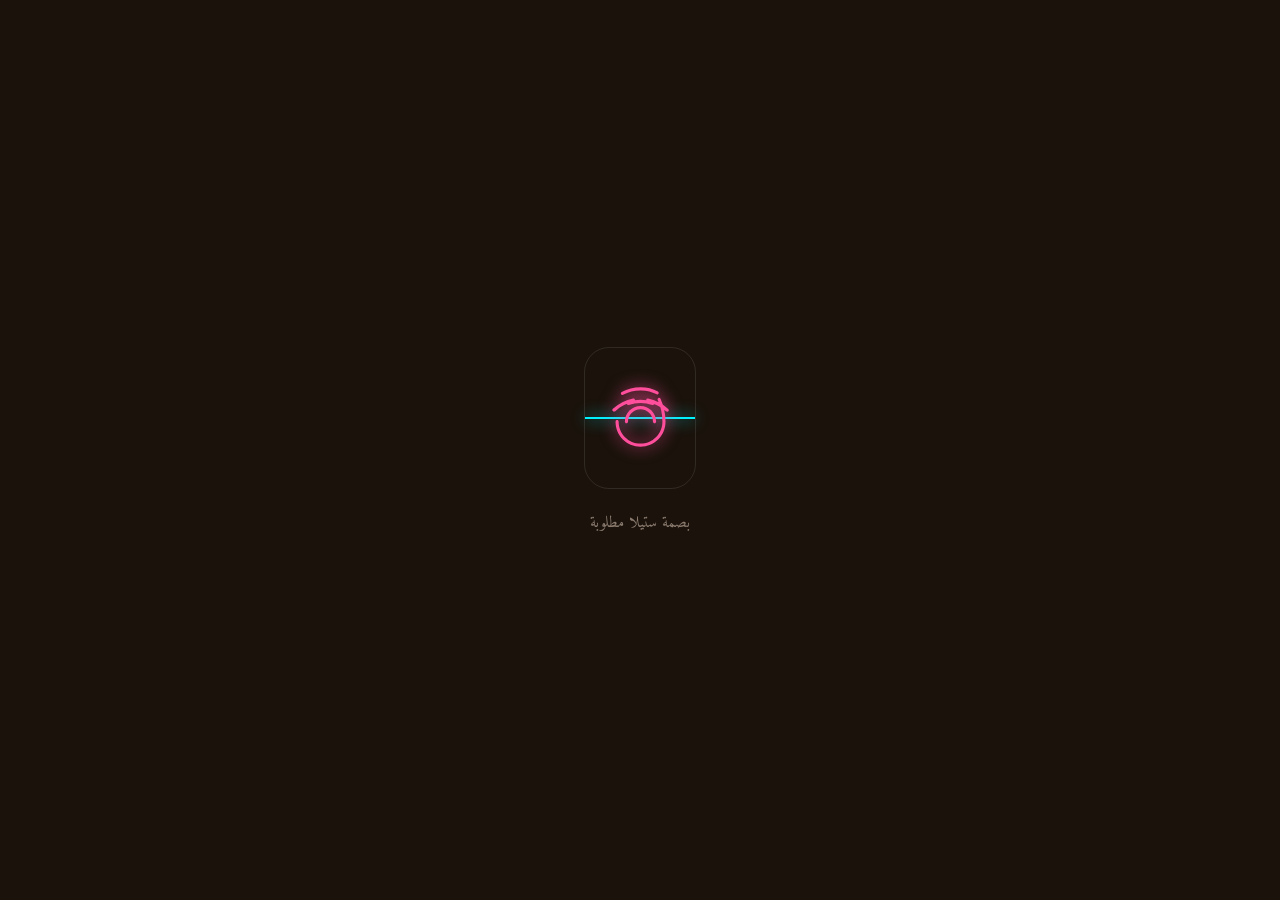
==== index.html @ 49aa94ce "Update index.html" ====
<!DOCTYPE html>
<html lang="ar" dir="rtl">
<head>
    <meta charset="UTF-8">
    <meta name="viewport" content="width=device-width, initial-scale=1.0">
    <title>إلى ستيلا ❤️</title>
    <link href="https://fonts.googleapis.com/css2?family=Amiri:wght@400;700&display=swap" rel="stylesheet">
    <style>
        body {
    margin: 0;
    padding: 0;
    min-height: 100dvh; /* بدل height: 100vh */
    display: flex;
    justify-content: center;
    align-items: center;
    background: linear-gradient(rgba(0,0,0,0.5), rgba(0,0,0,0.5)), url('image.jpg') no-repeat center center; /* حذف fixed */
    background-size: cover;
    background-color: #000;
    overflow: hidden;
    color: white;
    font-family: 'Amiri', serif;
}
        
        #heartsLayer { position: absolute; width: 100%; height: 100%; overflow: hidden; z-index: 1; }
        .bg-heart { position: absolute; bottom: -10%; color: rgba(255, 255, 255, 0.2); pointer-events: none; animation: floatUp var(--duration) linear infinite; }
        @keyframes floatUp { 0% { transform: translateY(0) rotate(0deg); opacity: 0; } 20% { opacity: 0.6; } 100% { transform: translateY(-120vh) rotate(360deg); opacity: 0; } }
        
        #welcomeScreen { position: fixed; inset: 0; background: #1a120b; z-index: 9999; display: flex; flex-direction: column; justify-content: center; align-items: center; transition: opacity 1s ease; }
        #fingerprintContainer { position: relative; width: 110px; height: 140px; cursor: pointer; border: 1px solid rgba(255, 255, 255, 0.1); border-radius: 25px; display: flex; justify-content: center; align-items: center; }
        #fp-svg { width: 75px; fill: #ff4e9b; filter: drop-shadow(0 0 8px #ff4e9b); }
        .scanner-line { position: absolute; width: 100%; height: 2px; background: #00f2ff; box-shadow: 0 0 15px #00f2ff; animation: scan 2s linear infinite; }
        @keyframes scan { 0%, 100% { top: 15%; } 50% { top: 85%; } }

        .overlay { position: absolute; z-index: 10; width: 320px; min-height: 250px; padding: 30px; box-sizing: border-box; border-radius: 35px; display: none; flex-direction: column; justify-content: center; align-items: center; transition: opacity 0.8s ease; }
        .glass-box { background: rgba(255, 255, 255, 0.05); backdrop-filter: blur(15px); -webkit-backdrop-filter: blur(15px); border: 1px solid rgba(255, 255, 255, 0.1); }
        
        .poem { font-size: 29px; text-align: center; line-height: 1.7; font-weight: bold; width: 100%; }
        
        #questionArea { text-align: center; z-index: 20; display: none; opacity: 0; transition: opacity 0.8s ease; }
        #questionArea h2 { font-size: 34px; margin-bottom: 30px; }
        
        #finalMessage { font-size: 21px; line-height: 1.8; white-space: pre-line; text-align: center; display: none; width: 100%; }
        
        .btn-container { display: flex; justify-content: center; gap: 20px; }
        button { padding: 12px 35px; font-size: 19px; border-radius: 50px; cursor: pointer; border: none; font-family: 'Amiri'; font-weight: bold; transition: transform 0.2s; }
        #yesBtn { background: white; color: black; }
        
        /* تأثير اهتزاز "لالا" */
        #noBtn { background: #ff4e9b; color: white; position: relative; }
        .shake-no { animation: shake 0.4s ease-in-out; }

        @keyframes shake {
            0%, 100% { transform: translateX(0); }
            20%, 60% { transform: translateX(-10px); }
            40%, 80% { transform: translateX(10px); }
        }
    </style>
</head>
<body>
    <div id="heartsLayer"></div>

    <div id="welcomeScreen">
        <div id="fingerprintContainer"><div class="scanner-line"></div><svg id="fp-svg" viewBox="0 0 24 24"><path d="M17.81 4.47c-.08 0-.16-.02-.23-.06C15.66 3.42 14 3 12.01 3c-1.98 0-3.86.47-5.57 1.41-.24.13-.54.04-.67-.2-.13-.24-.04-.55.2-.68C7.82 2.52 9.86 2 12.01 2c2.13 0 3.99.47 5.57 1.39.24.14.32.45.19.69-.1.17-.28.27-.47.27-.14 0-.27-.04-.39-.11zM3.51 9.77c-.14 0-.28-.06-.38-.17-.19-.21-.17-.53.04-.72C5.02 7.22 7.27 6.13 9.61 5.61c.27-.06.54.11.6.38.06.27-.11.54-.38.6-2.09.46-4.1 1.44-5.81 2.98-.14.12-.31.18-.51.18zm17.02 0c-.2 0-.37-.06-.51-.18-1.71-1.54-3.72-2.52-5.81-2.98-.27-.06-.44-.33-.38-.6.06-.27.33-.44.6-.38 2.34.52 4.59 1.61 6.44 3.29.21.19.23.51.04.72-.1.11-.24.17-.38.17zM12.01 7c-1.28 0-2.55.22-3.77.67-.25.09-.53-.04-.62-.29-.09-.25.04-.53.29-.62 1.37-.51 2.82-.76 4.1-.76 1.28 0 2.73.25 4.1.76.25.09.38.37.29.62-.09.25-.37.38-.62.29-1.22-.45-2.49-.67-3.77-.67zm0 14c-4.41 0-8-3.59-8-8 0-.28.22-.5.5-.5s.5.22.5.5c0 3.86 3.14 7 7 7s7-3.14 7-7c0-2.5-.54-4.82-1.51-6.91-.12-.25-.01-.55.24-.67.25-.12.55-.01.67.24C19.45 8.04 20.01 10.45 20.01 13c0 4.41-3.59 8-8 8zm-5.01-8c0-2.76 2.24-5 5-5s5 2.24 5 5c0 .28-.22.5-.5.5s-.5-.22-.5-.5c0-2.21-1.79-4-4-4s-4 1.79-4 4c0 .28-.22.5-.5.5s-.5-.22-.5-.5z"/></svg></div>
        <p id="status-text" style="margin-top:20px; color: #8a7a6e;">بصمة ستيلا مطلوبة</p>
    </div>

    <audio id="mySong" loop><source src="https://files.catbox.moe/n5ghkh.mp3" type="audio/mpeg"></audio>

    <div class="overlay glass-box" id="poemOverlay">
        <div class="poem">وَلَعَلّنَا مَن بَعدِ بُعدٍ نَلتَقِي<br>وَيَطيَبُ قَلبي عِندَمَا أَلْقَاكِ<br>فَمَا رأَيتُ أَعَزّمَنكِ فيِ قَلبي<br>وَمَا رَغبتُ فيِ أَحَدٍ سِواَكِ</div>
    </div>

    <div id="questionArea">
        <h2>ستيلا تحبيني؟</h2>
        <div class="btn-container"><button id="yesBtn">أكييييد</button><button id="noBtn">لا</button></div>
    </div>

    <div class="overlay glass-box" id="finalOverlay">
        <div id="finalMessage"></div>
    </div>

<script>
    function createHeart() {
        const h = document.createElement('div'); h.className = 'bg-heart'; h.innerHTML = '❤'; h.style.left = Math.random() * 100 + 'vw';
        const dur = Math.random() * 5 + 7; h.style.setProperty('--duration', dur + 's');
        document.getElementById('heartsLayer').appendChild(h); setTimeout(() => h.remove(), dur * 1000);
    }
    setInterval(createHeart, 400);

    const fp = document.getElementById('fingerprintContainer');
    fp.onclick = function() {
        document.getElementById('fp-svg').style.fill = "#4eff9b";
        document.getElementById('status-text').innerText = "أهلاً ستيلا...";
        setTimeout(() => {
            document.getElementById('mySong').play();
            document.getElementById('welcomeScreen').style.opacity = '0';
            setTimeout(() => {
                document.getElementById('welcomeScreen').style.display = 'none';
                const pOverlay = document.getElementById('poemOverlay');
                pOverlay.style.display = 'flex';
                setTimeout(()=> pOverlay.style.opacity='1', 50);
                setTimeout(() => {
                    pOverlay.style.opacity = '0';
                    setTimeout(() => {
                        pOverlay.style.display = 'none';
                        const qArea = document.getElementById('questionArea');
                        qArea.style.display = 'block';
                        setTimeout(()=> qArea.style.opacity='1', 50);
                    }, 800);
                }, 13000);
            }, 1000);
        }, 1500);
    };

    document.getElementById('yesBtn').onclick = function() {
        const qArea = document.getElementById('questionArea');
        qArea.style.opacity = '0';
        setTimeout(() => {
            qArea.style.display = 'none';
            const fOverlay = document.getElementById('finalOverlay');
            fOverlay.style.display = 'flex';
            setTimeout(()=> fOverlay.style.opacity='1', 50);
            const text = "وأنا أحبك أكثر يا غبيه.. أحبكككك\n\nيمكن ما أعرف أعبر بالكلام دايم، بس حبيت أصمم لكِ هالمكان الصغير عشان أقولك إنك أغلى شي صار لي..\n\nشكراً لأنك ستيلا ✨";
            let i = 0; const target = document.getElementById('finalMessage');
            target.style.display = 'block';
            function typing() {
                if (i < text.length) {
                    target.innerHTML += text.charAt(i) === '\n' ? '<br>' : text.charAt(i);
                    i++; setTimeout(typing, 60);
                }
            }
            typing();
        }, 800);
    };

    // تعديل حركة زر "لا" ليكون اهتزاز "لالا"
    const noBtn = document.getElementById('noBtn');
    noBtn.onmouseover = function() {
        noBtn.classList.add('shake-no');
        // إزالة الكلاس بعد انتهاء الانيميشن عشان يقدر يعيده
        setTimeout(() => noBtn.classList.remove('shake-no'), 400);
    };
    // برضه لو حاولت تضغطه يهتز وما يسوي شي
    noBtn.onclick = function() {
        noBtn.classList.add('shake-no');
        setTimeout(() => noBtn.classList.remove('shake-no'), 400);
    };
</script>
</body>
</html>
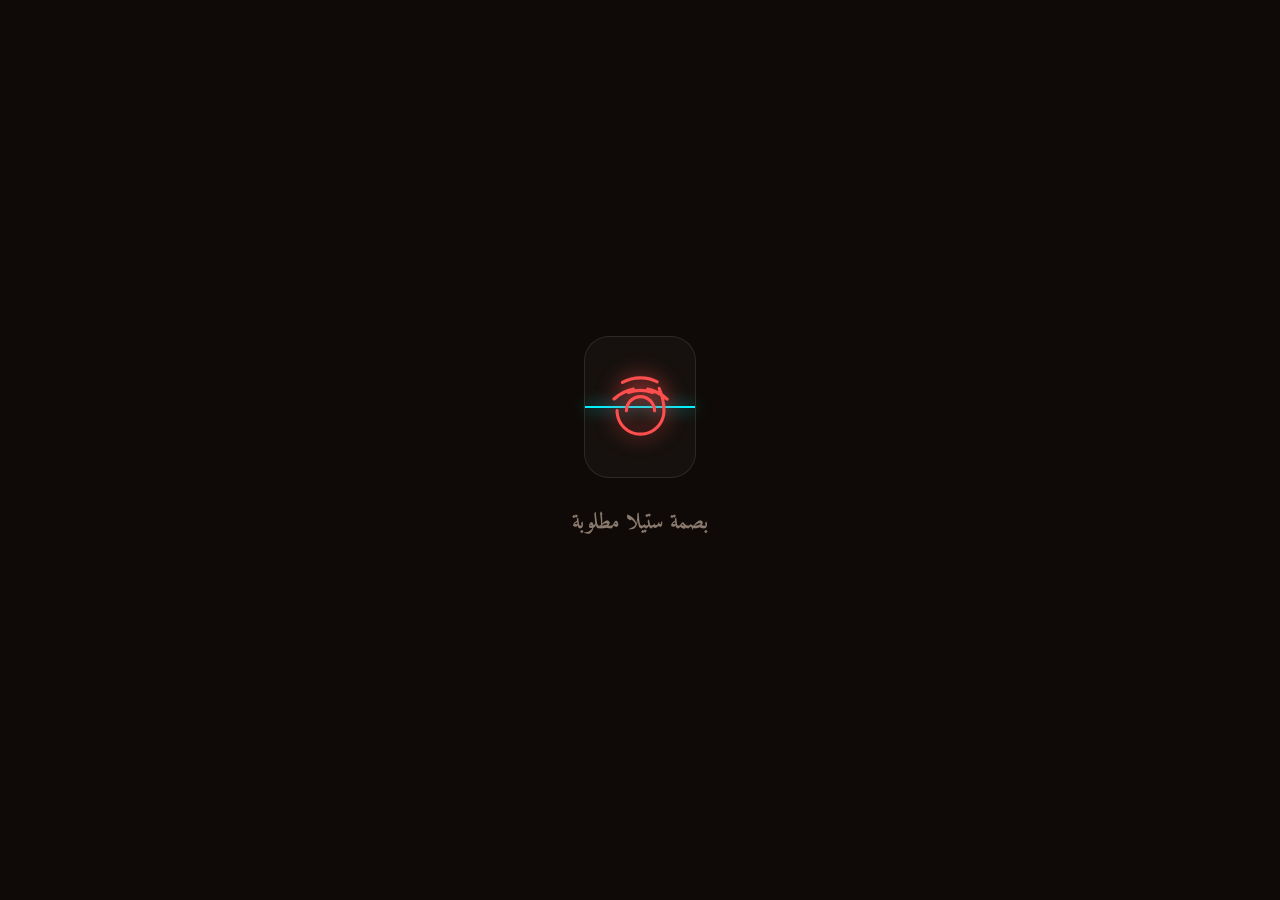
==== commit 01ba0db5: "Update index.html" ====
--- a/index.html
+++ b/index.html
@@ -2,149 +2,170 @@
 <html lang="ar" dir="rtl">
 <head>
     <meta charset="UTF-8">
-    <meta name="viewport" content="width=device-width, initial-scale=1.0">
+    <meta name="viewport" content="width=device-width, initial-scale=1.0, maximum-scale=1.0, user-scalable=no">
     <title>إلى ستيلا ❤️</title>
     <link href="https://fonts.googleapis.com/css2?family=Amiri:wght@400;700&display=swap" rel="stylesheet">
     <style>
-        body {
-    margin: 0;
-    padding: 0;
-    min-height: 100dvh; /* بدل height: 100vh */
-    display: flex;
-    justify-content: center;
-    align-items: center;
-    background: linear-gradient(rgba(0,0,0,0.5), rgba(0,0,0,0.5)), url('image.jpg') no-repeat center center; /* حذف fixed */
-    background-size: cover;
-    background-color: #000;
-    overflow: hidden;
-    color: white;
-    font-family: 'Amiri', serif;
-}
+        body { margin: 0; padding: 0; height: 100vh; display: flex; justify-content: center; align-items: center; background: linear-gradient(rgba(0,0,0,0.6), rgba(0,0,0,0.6)), url('image.jpg') no-repeat center center fixed; background-size: cover; background-color: #000; overflow: hidden; color: white; font-family: 'Amiri', serif; }
+        #heartsLayer { position: absolute; width: 100%; height: 100%; overflow: hidden; z-index: 1; pointer-events: none; }
+        .bg-heart { position: absolute; bottom: -10%; color: rgba(255, 255, 255, 0.25); pointer-events: none; animation: floatUp var(--duration) linear infinite; }
+        @keyframes floatUp { 0% { transform: translateY(0) rotate(0deg); opacity: 0; } 20% { opacity: 0.7; } 100% { transform: translateY(-120vh) rotate(360deg); opacity: 0; } }
         
-        #heartsLayer { position: absolute; width: 100%; height: 100%; overflow: hidden; z-index: 1; }
-        .bg-heart { position: absolute; bottom: -10%; color: rgba(255, 255, 255, 0.2); pointer-events: none; animation: floatUp var(--duration) linear infinite; }
-        @keyframes floatUp { 0% { transform: translateY(0) rotate(0deg); opacity: 0; } 20% { opacity: 0.6; } 100% { transform: translateY(-120vh) rotate(360deg); opacity: 0; } }
+        #welcomeScreen { position: fixed; inset: 0; background: #0f0a07; z-index: 9999; display: flex; flex-direction: column; justify-content: center; align-items: center; transition: opacity 1s ease; }
+        #status-text { margin-top: 25px; font-size: 22px; color: #8a7a6e; font-weight: bold; }
+
+        #fingerprintContainer { position: relative; width: 110px; height: 140px; cursor: pointer; border: 1px solid rgba(255, 255, 255, 0.1); border-radius: 25px; display: flex; justify-content: center; align-items: center; background: rgba(255,255,255,0.03); }
         
-        #welcomeScreen { position: fixed; inset: 0; background: #1a120b; z-index: 9999; display: flex; flex-direction: column; justify-content: center; align-items: center; transition: opacity 1s ease; }
-        #fingerprintContainer { position: relative; width: 110px; height: 140px; cursor: pointer; border: 1px solid rgba(255, 255, 255, 0.1); border-radius: 25px; display: flex; justify-content: center; align-items: center; }
-        #fp-svg { width: 75px; fill: #ff4e9b; filter: drop-shadow(0 0 8px #ff4e9b); }
+        /* البصمة باللون الأحمر في البداية */
+        #fp-svg { width: 75px; fill: #ff4e4e; filter: drop-shadow(0 0 10px #ff4e4e); transition: all 0.6s ease; }
+        
         .scanner-line { position: absolute; width: 100%; height: 2px; background: #00f2ff; box-shadow: 0 0 15px #00f2ff; animation: scan 2s linear infinite; }
         @keyframes scan { 0%, 100% { top: 15%; } 50% { top: 85%; } }
-
-        .overlay { position: absolute; z-index: 10; width: 320px; min-height: 250px; padding: 30px; box-sizing: border-box; border-radius: 35px; display: none; flex-direction: column; justify-content: center; align-items: center; transition: opacity 0.8s ease; }
-        .glass-box { background: rgba(255, 255, 255, 0.05); backdrop-filter: blur(15px); -webkit-backdrop-filter: blur(15px); border: 1px solid rgba(255, 255, 255, 0.1); }
         
-        .poem { font-size: 29px; text-align: center; line-height: 1.7; font-weight: bold; width: 100%; }
+        .overlay { position: absolute; z-index: 10; width: 90%; max-width: 360px; min-height: 220px; padding: 25px; border-radius: 35px; display: none; flex-direction: column; justify-content: center; align-items: center; transition: opacity 1s ease; box-sizing: border-box; }
+        .glass-box { background: rgba(255, 255, 255, 0.08); backdrop-filter: blur(20px); -webkit-backdrop-filter: blur(20px); border: 1px solid rgba(255, 255, 255, 0.1); }
+        .poem { font-size: 26px; text-align: center; line-height: 1.8; font-weight: bold; }
         
-        #questionArea { text-align: center; z-index: 20; display: none; opacity: 0; transition: opacity 0.8s ease; }
-        #questionArea h2 { font-size: 34px; margin-bottom: 30px; }
+        #questionArea { text-align: center; z-index: 20; display: none; opacity: 0; transition: opacity 0.8s ease; width: 100%; }
+        .btn-container { display: flex; justify-content: center; gap: 20px; margin-top: 20px; }
+        button { padding: 12px 35px; font-size: 19px; border-radius: 50px; cursor: pointer; border: none; font-family: 'Amiri'; font-weight: bold; }
+        #yesBtn { background: white; color: black; }
+        #noBtn { background: #ff4e9b; color: white; transition: 0.3s; }
         
-        #finalMessage { font-size: 21px; line-height: 1.8; white-space: pre-line; text-align: center; display: none; width: 100%; }
-        
-        .btn-container { display: flex; justify-content: center; gap: 20px; }
-        button { padding: 12px 35px; font-size: 19px; border-radius: 50px; cursor: pointer; border: none; font-family: 'Amiri'; font-weight: bold; transition: transform 0.2s; }
-        #yesBtn { background: white; color: black; }
-        
-        /* تأثير اهتزاز "لالا" */
-        #noBtn { background: #ff4e9b; color: white; position: relative; }
-        .shake-no { animation: shake 0.4s ease-in-out; }
-
-        @keyframes shake {
-            0%, 100% { transform: translateX(0); }
-            20%, 60% { transform: translateX(-10px); }
-            40%, 80% { transform: translateX(10px); }
-        }
+        #finalMessage { font-size: 21px; line-height: 1.8; white-space: pre-line; text-align: center; }
+        #messageBox { width: 100%; display: none; margin-top: 20px; animation: fadeInUp 1s ease forwards; text-align: center; }
+        textarea { width: 100%; height: 90px; border-radius: 15px; padding: 12px; border: 1px solid rgba(255,255,255,0.2); background: rgba(255,255,255,0.1); color: white; font-family: 'Amiri'; font-size: 17px; resize: none; margin-bottom: 10px; outline: none; box-sizing: border-box; }
+        #sendBtn { background: #4eff9b; color: #000; width: 100%; padding: 12px; font-size: 18px; border-radius: 15px; cursor: pointer; }
+        #responseMsg { display: none; color: #4eff9b; font-size: 20px; font-weight: bold; margin-top: 15px; }
+        @keyframes fadeInUp { from { opacity: 0; transform: translateY(20px); } to { opacity: 1; transform: translateY(0); } }
     </style>
 </head>
 <body>
     <div id="heartsLayer"></div>
-
     <div id="welcomeScreen">
-        <div id="fingerprintContainer"><div class="scanner-line"></div><svg id="fp-svg" viewBox="0 0 24 24"><path d="M17.81 4.47c-.08 0-.16-.02-.23-.06C15.66 3.42 14 3 12.01 3c-1.98 0-3.86.47-5.57 1.41-.24.13-.54.04-.67-.2-.13-.24-.04-.55.2-.68C7.82 2.52 9.86 2 12.01 2c2.13 0 3.99.47 5.57 1.39.24.14.32.45.19.69-.1.17-.28.27-.47.27-.14 0-.27-.04-.39-.11zM3.51 9.77c-.14 0-.28-.06-.38-.17-.19-.21-.17-.53.04-.72C5.02 7.22 7.27 6.13 9.61 5.61c.27-.06.54.11.6.38.06.27-.11.54-.38.6-2.09.46-4.1 1.44-5.81 2.98-.14.12-.31.18-.51.18zm17.02 0c-.2 0-.37-.06-.51-.18-1.71-1.54-3.72-2.52-5.81-2.98-.27-.06-.44-.33-.38-.6.06-.27.33-.44.6-.38 2.34.52 4.59 1.61 6.44 3.29.21.19.23.51.04.72-.1.11-.24.17-.38.17zM12.01 7c-1.28 0-2.55.22-3.77.67-.25.09-.53-.04-.62-.29-.09-.25.04-.53.29-.62 1.37-.51 2.82-.76 4.1-.76 1.28 0 2.73.25 4.1.76.25.09.38.37.29.62-.09.25-.37.38-.62.29-1.22-.45-2.49-.67-3.77-.67zm0 14c-4.41 0-8-3.59-8-8 0-.28.22-.5.5-.5s.5.22.5.5c0 3.86 3.14 7 7 7s7-3.14 7-7c0-2.5-.54-4.82-1.51-6.91-.12-.25-.01-.55.24-.67.25-.12.55-.01.67.24C19.45 8.04 20.01 10.45 20.01 13c0 4.41-3.59 8-8 8zm-5.01-8c0-2.76 2.24-5 5-5s5 2.24 5 5c0 .28-.22.5-.5.5s-.5-.22-.5-.5c0-2.21-1.79-4-4-4s-4 1.79-4 4c0 .28-.22.5-.5.5s-.5-.22-.5-.5z"/></svg></div>
-        <p id="status-text" style="margin-top:20px; color: #8a7a6e;">بصمة ستيلا مطلوبة</p>
+        <div id="fingerprintContainer">
+            <div class="scanner-line"></div>
+            <svg id="fp-svg" viewBox="0 0 24 24"><path d="M17.81 4.47c-.08 0-.16-.02-.23-.06C15.66 3.42 14 3 12.01 3c-1.98 0-3.86.47-5.57 1.41-.24.13-.54.04-.67-.2-.13-.24-.04-.55.2-.68C7.82 2.52 9.86 2 12.01 2c2.13 0 3.99.47 5.57 1.39.24.14.32.45.19.69-.1.17-.28.27-.47.27-.14 0-.27-.04-.39-.11zM3.51 9.77c-.14 0-.28-.06-.38-.17-.19-.21-.17-.53.04-.72C5.02 7.22 7.27 6.13 9.61 5.61c.27-.06.54.11.6.38.06.27-.11.54-.38.6-2.09.46-4.1 1.44-5.81 2.98-.14.12-.31.18-.51.18zm17.02 0c-.2 0-.37-.06-.51-.18-1.71-1.54-3.72-2.52-5.81-2.98-.27-.06-.44-.33-.38-.6.06-.27.33-.44.6-.38 2.34.52 4.59 1.61 6.44 3.29.21.19.23.51.04.72-.1.11-.24.17-.38.17zM12.01 7c-1.28 0-2.55.22-3.77.67-.25.09-.53-.04-.62-.29-.09-.25.04-.53.29-.62 1.37-.51 2.82-.76 4.1-.76 1.28 0 2.73.25 4.1.76.25.09.38.37.29.62-.09.25-.37.38-.62.29-1.22-.45-2.49-.67-3.77-.67zm0 14c-4.41 0-8-3.59-8-8 0-.28.22-.5.5-.5s.5.22.5.5c0 3.86 3.14 7 7 7s7-3.14 7-7c0-2.5-.54-4.82-1.51-6.91-.12-.25-.01-.55.24-.67.25-.12.55-.01.67.24C19.45 8.04 20.01 10.45 20.01 13c0 4.41-3.59 8-8 8zm-5.01-8c0-2.76 2.24-5 5-5s5 2.24 5 5c0 .28-.22.5-.5.5s-.5-.22-.5-.5c0-2.21-1.79-4-4-4s-4 1.79-4 4c0 .28-.22.5-.5.5s-.5-.22-.5-.5z"/></svg>
+        </div>
+        <p id="status-text">بصمة ستيلا مطلوبة</p>
     </div>
 
     <audio id="mySong" loop><source src="https://files.catbox.moe/n5ghkh.mp3" type="audio/mpeg"></audio>
 
-    <div class="overlay glass-box" id="poemOverlay">
-        <div class="poem">وَلَعَلّنَا مَن بَعدِ بُعدٍ نَلتَقِي<br>وَيَطيَبُ قَلبي عِندَمَا أَلْقَاكِ<br>فَمَا رأَيتُ أَعَزّمَنكِ فيِ قَلبي<br>وَمَا رَغبتُ فيِ أَحَدٍ سِواَكِ</div>
+    <div class="overlay glass-box" id="poemOverlay"><div class="poem" id="poemText"></div></div>
+    
+    <div id="questionArea" class="overlay glass-box">
+        <h2 style="color:white; margin-bottom:20px;">ستيلا تحبيني؟</h2>
+        <div class="btn-container">
+            <button id="yesBtn">أكييييد</button>
+            <button id="noBtn">لا</button>
+        </div>
+    </div>
+    
+    <div class="overlay glass-box" id="finalOverlay">
+        <div id="finalMessage"></div>
+        <div id="messageBox">
+            <form action="https://formspree.io/f/xvzbkdld" method="POST" id="stellaForm">
+                <textarea name="message" placeholder="اكتبي لي رسالة..." required></textarea>
+                <button type="submit" id="sendBtn">إرسال ❤️</button>
+            </form>
+            <p id="responseMsg">تم إرسال الرسالة بنجاح ✨</p>
+        </div>
     </div>
 
-    <div id="questionArea">
-        <h2>ستيلا تحبيني؟</h2>
-        <div class="btn-container"><button id="yesBtn">أكييييد</button><button id="noBtn">لا</button></div>
-    </div>
+    <script>
+        const song = document.getElementById('mySong');
 
-    <div class="overlay glass-box" id="finalOverlay">
-        <div id="finalMessage"></div>
-    </div>
+        document.getElementById('fingerprintContainer').onclick = function() {
+            const status = document.getElementById('status-text');
+            const fp = document.getElementById('fp-svg');
+            
+            // 1. أزرق عند "جاري التحقق"
+            status.innerText = "جاري التحقق...";
+            fp.style.fill = "#00f2ff";
+            fp.style.filter = "drop-shadow(0 0 12px #00f2ff)";
+            
+            setTimeout(() => {
+                // 2. أخضر عند "مرحباً ستيلا"
+                status.innerText = "مرحباً ستيلا...";
+                fp.style.fill = "#4eff9b";
+                fp.style.filter = "drop-shadow(0 0 12px #4eff9b)";
+                
+                song.play();
+                setTimeout(() => {
+                    document.getElementById('welcomeScreen').style.opacity = '0';
+                    setTimeout(() => {
+                        document.getElementById('welcomeScreen').style.display = 'none';
+                        const po = document.getElementById('poemOverlay'); po.style.display = 'flex';
+                        setTimeout(() => po.style.opacity = '1', 50);
+                        typeEffect(document.getElementById('poemText'), "وَلَعَلّنَا مَن بَعدِ بُعدٍ نَلتَقِي\nوَيَطيَبُ قَلبي عِندَمَا أَلْقَاكِ\nفَمَا رأَيتُ أَعَزّمَنكِ فيِ قَلبي\nوَمَا رَغبتُ فيِ أَحَدٍ سِواَكِ", 80, () => {
+                            setTimeout(() => {
+                                po.style.opacity = '0';
+                                setTimeout(() => {
+                                    po.style.display = 'none';
+                                    const qa = document.getElementById('questionArea'); qa.style.display = 'flex';
+                                    setTimeout(() => qa.style.opacity = '1', 50);
+                                }, 800);
+                            }, 4000);
+                        });
+                    }, 1000);
+                }, 1500);
+            }, 1500);
+        };
 
-<script>
-    function createHeart() {
-        const h = document.createElement('div'); h.className = 'bg-heart'; h.innerHTML = '❤'; h.style.left = Math.random() * 100 + 'vw';
-        const dur = Math.random() * 5 + 7; h.style.setProperty('--duration', dur + 's');
-        document.getElementById('heartsLayer').appendChild(h); setTimeout(() => h.remove(), dur * 1000);
-    }
-    setInterval(createHeart, 400);
+        const form = document.getElementById('stellaForm');
+        form.onsubmit = async (e) => {
+            e.preventDefault();
+            document.getElementById('sendBtn').innerText = "جاري الإرسال...";
+            const data = new FormData(form);
+            const response = await fetch(form.action, {
+                method: 'POST',
+                body: data,
+                headers: { 'Accept': 'application/json' }
+            });
+            if (response.ok) {
+                form.style.display = 'none';
+                document.getElementById('responseMsg').style.display = 'block';
+            }
+        };
 
-    const fp = document.getElementById('fingerprintContainer');
-    fp.onclick = function() {
-        document.getElementById('fp-svg').style.fill = "#4eff9b";
-        document.getElementById('status-text').innerText = "أهلاً ستيلا...";
-        setTimeout(() => {
-            document.getElementById('mySong').play();
-            document.getElementById('welcomeScreen').style.opacity = '0';
-            setTimeout(() => {
-                document.getElementById('welcomeScreen').style.display = 'none';
-                const pOverlay = document.getElementById('poemOverlay');
-                pOverlay.style.display = 'flex';
-                setTimeout(()=> pOverlay.style.opacity='1', 50);
-                setTimeout(() => {
-                    pOverlay.style.opacity = '0';
-                    setTimeout(() => {
-                        pOverlay.style.display = 'none';
-                        const qArea = document.getElementById('questionArea');
-                        qArea.style.display = 'block';
-                        setTimeout(()=> qArea.style.opacity='1', 50);
-                    }, 800);
-                }, 13000);
-            }, 1000);
-        }, 1500);
-    };
+        setInterval(() => {
+            const h = document.createElement('div'); h.className = 'bg-heart'; h.innerHTML = '❤'; 
+            h.style.left = Math.random() * 100 + 'vw';
+            const size = Math.random() * 30 + 40; h.style.fontSize = size + 'px';
+            const dur = Math.random() * 5 + 7; h.style.setProperty('--duration', dur + 's');
+            document.getElementById('heartsLayer').appendChild(h); setTimeout(() => h.remove(), dur * 1000);
+        }, 300);
 
-    document.getElementById('yesBtn').onclick = function() {
-        const qArea = document.getElementById('questionArea');
-        qArea.style.opacity = '0';
-        setTimeout(() => {
-            qArea.style.display = 'none';
-            const fOverlay = document.getElementById('finalOverlay');
-            fOverlay.style.display = 'flex';
-            setTimeout(()=> fOverlay.style.opacity='1', 50);
-            const text = "وأنا أحبك أكثر يا غبيه.. أحبكككك\n\nيمكن ما أعرف أعبر بالكلام دايم، بس حبيت أصمم لكِ هالمكان الصغير عشان أقولك إنك أغلى شي صار لي..\n\nشكراً لأنك ستيلا ✨";
-            let i = 0; const target = document.getElementById('finalMessage');
-            target.style.display = 'block';
+        function typeEffect(element, text, speed, callback) {
+            let i = 0; element.innerHTML = "";
             function typing() {
                 if (i < text.length) {
-                    target.innerHTML += text.charAt(i) === '\n' ? '<br>' : text.charAt(i);
-                    i++; setTimeout(typing, 60);
-                }
+                    element.innerHTML += text.charAt(i) === '\n' ? '<br>' : text.charAt(i);
+                    i++; setTimeout(typing, speed);
+                } else if (callback) { callback(); }
             }
             typing();
-        }, 800);
-    };
+        }
 
-    // تعديل حركة زر "لا" ليكون اهتزاز "لالا"
-    const noBtn = document.getElementById('noBtn');
-    noBtn.onmouseover = function() {
-        noBtn.classList.add('shake-no');
-        // إزالة الكلاس بعد انتهاء الانيميشن عشان يقدر يعيده
-        setTimeout(() => noBtn.classList.remove('shake-no'), 400);
-    };
-    // برضه لو حاولت تضغطه يهتز وما يسوي شي
-    noBtn.onclick = function() {
-        noBtn.classList.add('shake-no');
-        setTimeout(() => noBtn.classList.remove('shake-no'), 400);
-    };
-</script>
+        document.getElementById('noBtn').onclick = function() {
+            this.style.transform = `translate(${Math.random()*40}px, ${Math.random()*40}px)`;
+        };
+
+        document.getElementById('yesBtn').onclick = function() {
+            document.getElementById('questionArea').style.opacity = '0';
+            setTimeout(() => {
+                document.getElementById('questionArea').style.display = 'none';
+                const fo = document.getElementById('finalOverlay'); fo.style.display = 'flex';
+                setTimeout(() => fo.style.opacity = '1', 50);
+                const finalStr = "وأنا أحبك أكثر يا غبيه.. أحبكككك\n\nيمكن ما أعرف أعبر بالكلام دايم، بس حبيت أصمم لكِ هالمكان الصغير عشان أقولك إنك أغلى شي صار لي..\n\nشكراً لأنك ستيلا، وشكراً لأنك في حياتي✨";
+                typeEffect(document.getElementById('finalMessage'), finalStr, 60, () => {
+                    setTimeout(() => {
+                        document.getElementById('messageBox').style.display = 'block';
+                    }, 3000);
+                });
+            }, 800);
+        };
+    </script>
 </body>
 </html>
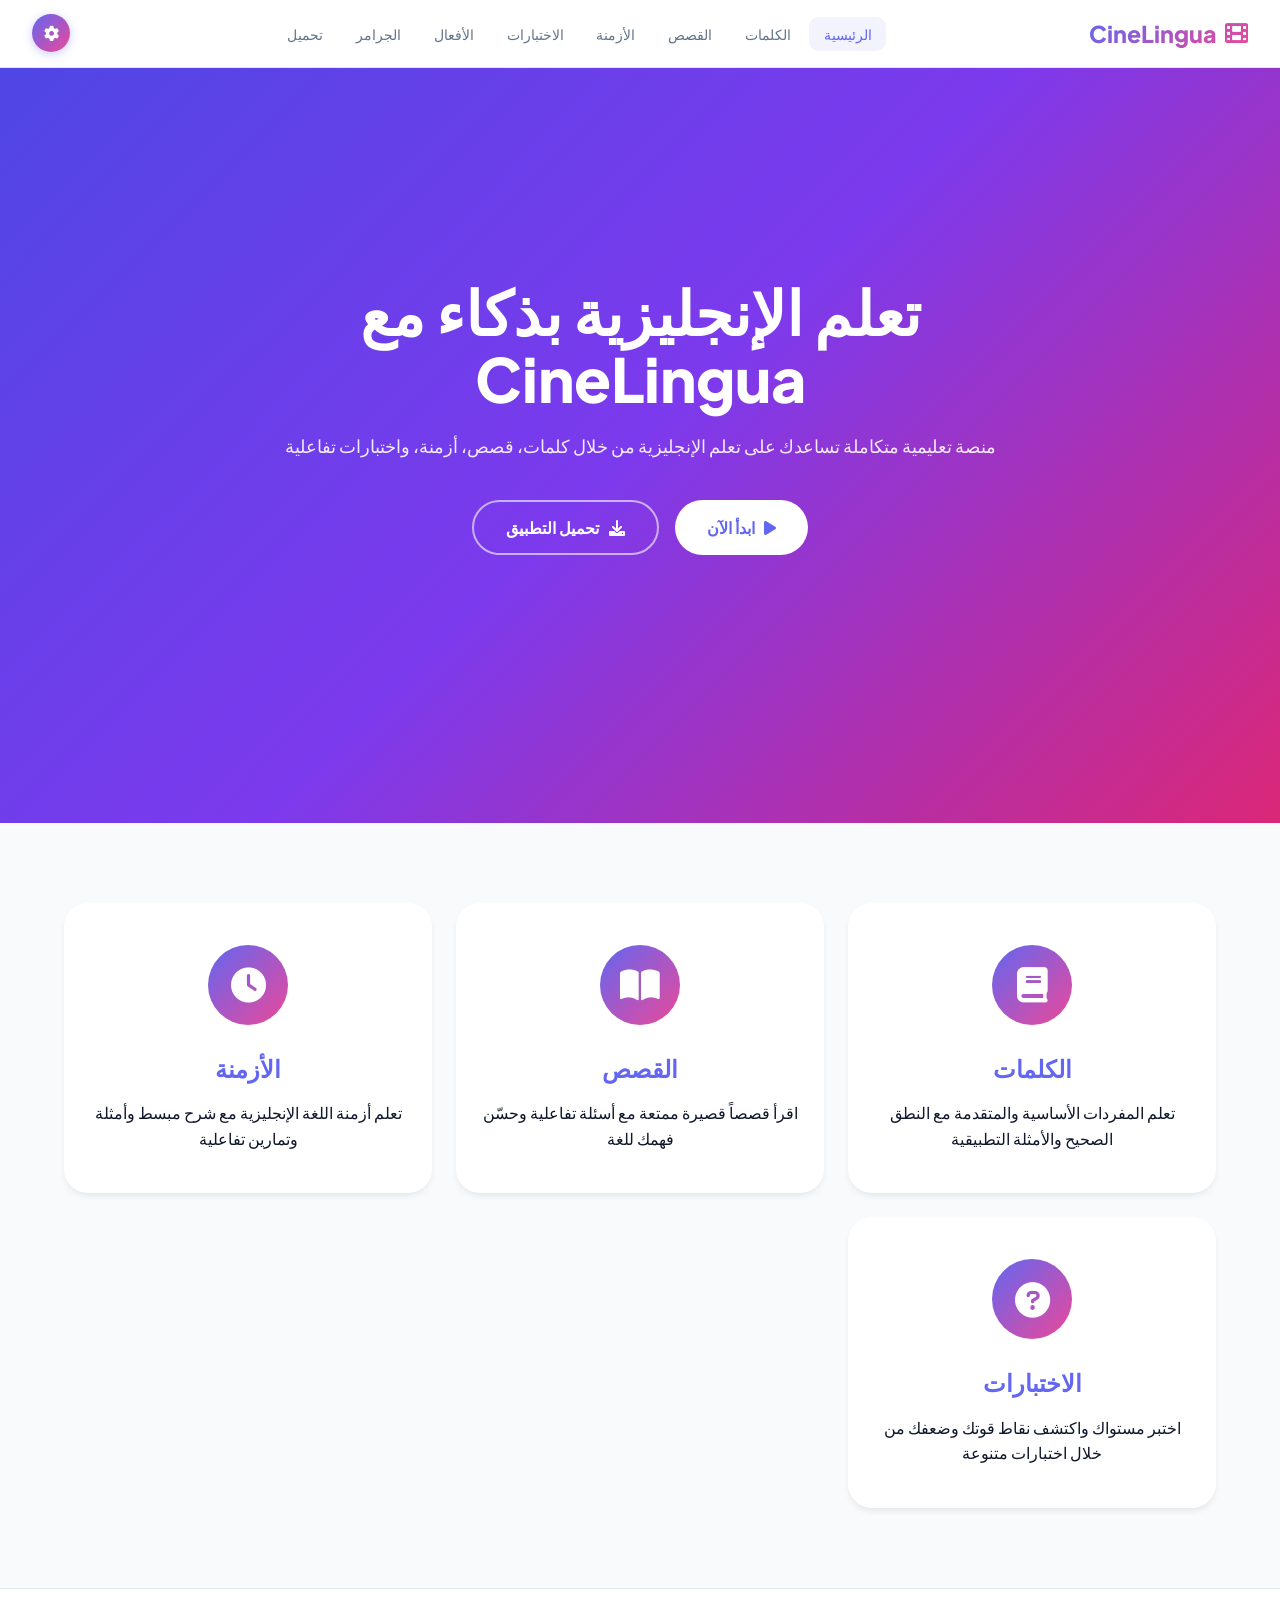
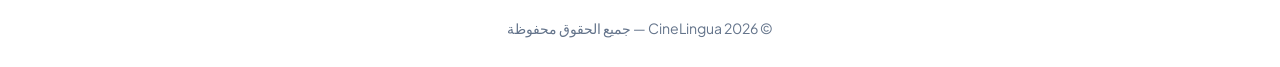
==== commit ed071c60: "Refactor CineLingua: Modularize architecture and improve content - Centralize i18n and theming in co" ====
--- a/index.html
+++ b/index.html
@@ -2,170 +2,83 @@
 <html lang="ar" dir="rtl">
 <head>
     <meta charset="UTF-8">
-    <meta name="viewport" content="width=device-width, initial-scale=1.0, maximum-scale=1.0, user-scalable=no">
-    <title>إلى ستيلا ❤️</title>
-    <link href="https://fonts.googleapis.com/css2?family=Amiri:wght@400;700&display=swap" rel="stylesheet">
+    <meta name="viewport" content="width=device-width, initial-scale=1.0">
+    <title>CineLingua | تعلم الإنجليزية بذكاء</title>
+    <link rel="manifest" href="manifest.json">
+    <meta name="theme-color" content="#6366f1">
+    <meta name="apple-mobile-web-app-capable" content="yes">
+    <meta name="apple-mobile-web-app-status-bar-style" content="black-translucent">
+    <link rel="apple-touch-icon" href="https://i.postimg.cc/J4xdc62M/20260305-233826.png">
+    <link rel="stylesheet" href="https://cdnjs.cloudflare.com/ajax/libs/font-awesome/6.0.0/css/all.min.css">
+    <link href="https://fonts.googleapis.com/css2?family=Plus+Jakarta+Sans:wght@300;400;500;600;700;800&display=swap" rel="stylesheet">
+    <link href="https://unpkg.com/aos@2.3.1/dist/aos.css" rel="stylesheet">
+    <link rel="stylesheet" href="style.css">
     <style>
-        body { margin: 0; padding: 0; height: 100vh; display: flex; justify-content: center; align-items: center; background: linear-gradient(rgba(0,0,0,0.6), rgba(0,0,0,0.6)), url('image.jpg') no-repeat center center fixed; background-size: cover; background-color: #000; overflow: hidden; color: white; font-family: 'Amiri', serif; }
-        #heartsLayer { position: absolute; width: 100%; height: 100%; overflow: hidden; z-index: 1; pointer-events: none; }
-        .bg-heart { position: absolute; bottom: -10%; color: rgba(255, 255, 255, 0.25); pointer-events: none; animation: floatUp var(--duration) linear infinite; }
-        @keyframes floatUp { 0% { transform: translateY(0) rotate(0deg); opacity: 0; } 20% { opacity: 0.7; } 100% { transform: translateY(-120vh) rotate(360deg); opacity: 0; } }
-        
-        #welcomeScreen { position: fixed; inset: 0; background: #0f0a07; z-index: 9999; display: flex; flex-direction: column; justify-content: center; align-items: center; transition: opacity 1s ease; }
-        #status-text { margin-top: 25px; font-size: 22px; color: #8a7a6e; font-weight: bold; }
+        /* Home-specific styles */
+        .hero { min-height: 85vh; display: flex; align-items: center; justify-content: center; text-align: center; background: linear-gradient(135deg, #4f46e5 0%, #7c3aed 50%, #db2777 100%); color: white; margin-top: 58px; padding: 4rem 2rem; position: relative; overflow: hidden; }
+        .hero-content { position: relative; z-index: 1; max-width: 800px; }
+        .hero h1 { font-size: clamp(2.2rem, 6vw, 3.8rem); font-weight: 800; margin-bottom: 1.2rem; line-height: 1.1; }
+        .hero p { font-size: 1.15rem; opacity: 0.9; margin-bottom: 2.5rem; }
+        .hero-buttons { display: flex; gap: 1rem; justify-content: center; margin-bottom: 3rem; flex-wrap: wrap; }
+        .btn { padding: 0.8rem 2rem; border-radius: 3rem; text-decoration: none; font-weight: 700; transition: var(--transition); display: inline-flex; align-items: center; gap: 0.6rem; font-size: 1rem; }
+        .btn-primary { background: white; color: var(--primary); }
+        .btn-outline { border: 2px solid rgba(255,255,255,0.6); color: white; }
+        .btn-outline:hover { background: rgba(255,255,255,0.15); }
 
-        #fingerprintContainer { position: relative; width: 110px; height: 140px; cursor: pointer; border: 1px solid rgba(255, 255, 255, 0.1); border-radius: 25px; display: flex; justify-content: center; align-items: center; background: rgba(255,255,255,0.03); }
-        
-        /* البصمة باللون الأحمر في البداية */
-        #fp-svg { width: 75px; fill: #ff4e4e; filter: drop-shadow(0 0 10px #ff4e4e); transition: all 0.6s ease; }
-        
-        .scanner-line { position: absolute; width: 100%; height: 2px; background: #00f2ff; box-shadow: 0 0 15px #00f2ff; animation: scan 2s linear infinite; }
-        @keyframes scan { 0%, 100% { top: 15%; } 50% { top: 85%; } }
-        
-        .overlay { position: absolute; z-index: 10; width: 90%; max-width: 360px; min-height: 220px; padding: 25px; border-radius: 35px; display: none; flex-direction: column; justify-content: center; align-items: center; transition: opacity 1s ease; box-sizing: border-box; }
-        .glass-box { background: rgba(255, 255, 255, 0.08); backdrop-filter: blur(20px); -webkit-backdrop-filter: blur(20px); border: 1px solid rgba(255, 255, 255, 0.1); }
-        .poem { font-size: 26px; text-align: center; line-height: 1.8; font-weight: bold; }
-        
-        #questionArea { text-align: center; z-index: 20; display: none; opacity: 0; transition: opacity 0.8s ease; width: 100%; }
-        .btn-container { display: flex; justify-content: center; gap: 20px; margin-top: 20px; }
-        button { padding: 12px 35px; font-size: 19px; border-radius: 50px; cursor: pointer; border: none; font-family: 'Amiri'; font-weight: bold; }
-        #yesBtn { background: white; color: black; }
-        #noBtn { background: #ff4e9b; color: white; transition: 0.3s; }
-        
-        #finalMessage { font-size: 21px; line-height: 1.8; white-space: pre-line; text-align: center; }
-        #messageBox { width: 100%; display: none; margin-top: 20px; animation: fadeInUp 1s ease forwards; text-align: center; }
-        textarea { width: 100%; height: 90px; border-radius: 15px; padding: 12px; border: 1px solid rgba(255,255,255,0.2); background: rgba(255,255,255,0.1); color: white; font-family: 'Amiri'; font-size: 17px; resize: none; margin-bottom: 10px; outline: none; box-sizing: border-box; }
-        #sendBtn { background: #4eff9b; color: #000; width: 100%; padding: 12px; font-size: 18px; border-radius: 15px; cursor: pointer; }
-        #responseMsg { display: none; color: #4eff9b; font-size: 20px; font-weight: bold; margin-top: 15px; }
-        @keyframes fadeInUp { from { opacity: 0; transform: translateY(20px); } to { opacity: 1; transform: translateY(0); } }
+        .menu-section { max-width: 1200px; margin: 5rem auto; padding: 0 1.5rem; }
+        .menu-grid { display: grid; grid-template-columns: repeat(auto-fit, minmax(280px, 1fr)); gap: 1.5rem; }
+        .menu-card { background: var(--bg-card); border-radius: 1.5rem; padding: 2.5rem 1.5rem; text-align: center; box-shadow: var(--shadow); transition: var(--transition); border: 2px solid transparent; text-decoration: none; color: inherit; display: flex; flex-direction: column; }
+        .menu-card:hover { transform: translateY(-10px); border-color: var(--primary); box-shadow: var(--shadow-lg); }
+        .menu-icon { width: 80px; height: 80px; border-radius: 50%; background: linear-gradient(135deg, var(--primary), var(--secondary)); display: flex; align-items: center; justify-content: center; margin: 0 auto 1.5rem; font-size: 2.2rem; color: white; }
+        .menu-card h3 { font-size: 1.5rem; margin-bottom: 0.8rem; color: var(--primary); }
     </style>
 </head>
 <body>
-    <div id="heartsLayer"></div>
-    <div id="welcomeScreen">
-        <div id="fingerprintContainer">
-            <div class="scanner-line"></div>
-            <svg id="fp-svg" viewBox="0 0 24 24"><path d="M17.81 4.47c-.08 0-.16-.02-.23-.06C15.66 3.42 14 3 12.01 3c-1.98 0-3.86.47-5.57 1.41-.24.13-.54.04-.67-.2-.13-.24-.04-.55.2-.68C7.82 2.52 9.86 2 12.01 2c2.13 0 3.99.47 5.57 1.39.24.14.32.45.19.69-.1.17-.28.27-.47.27-.14 0-.27-.04-.39-.11zM3.51 9.77c-.14 0-.28-.06-.38-.17-.19-.21-.17-.53.04-.72C5.02 7.22 7.27 6.13 9.61 5.61c.27-.06.54.11.6.38.06.27-.11.54-.38.6-2.09.46-4.1 1.44-5.81 2.98-.14.12-.31.18-.51.18zm17.02 0c-.2 0-.37-.06-.51-.18-1.71-1.54-3.72-2.52-5.81-2.98-.27-.06-.44-.33-.38-.6.06-.27.33-.44.6-.38 2.34.52 4.59 1.61 6.44 3.29.21.19.23.51.04.72-.1.11-.24.17-.38.17zM12.01 7c-1.28 0-2.55.22-3.77.67-.25.09-.53-.04-.62-.29-.09-.25.04-.53.29-.62 1.37-.51 2.82-.76 4.1-.76 1.28 0 2.73.25 4.1.76.25.09.38.37.29.62-.09.25-.37.38-.62.29-1.22-.45-2.49-.67-3.77-.67zm0 14c-4.41 0-8-3.59-8-8 0-.28.22-.5.5-.5s.5.22.5.5c0 3.86 3.14 7 7 7s7-3.14 7-7c0-2.5-.54-4.82-1.51-6.91-.12-.25-.01-.55.24-.67.25-.12.55-.01.67.24C19.45 8.04 20.01 10.45 20.01 13c0 4.41-3.59 8-8 8zm-5.01-8c0-2.76 2.24-5 5-5s5 2.24 5 5c0 .28-.22.5-.5.5s-.5-.22-.5-.5c0-2.21-1.79-4-4-4s-4 1.79-4 4c0 .28-.22.5-.5.5s-.5-.22-.5-.5z"/></svg>
+
+    <!-- HERO -->
+    <section class="hero">
+        <div class="hero-content" data-aos="fade-up">
+            <h1 data-i18n="heroTitle">تعلم الإنجليزية بذكاء مع CineLingua</h1>
+            <p data-i18n="heroDesc">منصة تعليمية متكاملة تساعدك على تعلم الإنجليزية من خلال كلمات، قصص، أزمنة، واختبارات تفاعلية</p>
+            <div class="hero-buttons">
+                <a href="#menu" class="btn btn-primary"><i class="fas fa-play"></i> <span data-i18n="heroStart">ابدأ الآن</span></a>
+                <a href="download.html" class="btn btn-outline"><i class="fas fa-download"></i> <span data-i18n="appDownload">تحميل التطبيق</span></a>
+            </div>
         </div>
-        <p id="status-text">بصمة ستيلا مطلوبة</p>
-    </div>
+    </section>
 
-    <audio id="mySong" loop><source src="https://files.catbox.moe/n5ghkh.mp3" type="audio/mpeg"></audio>
+    <!-- MENU -->
+    <section class="menu-section" id="menu">
+        <div class="menu-grid">
+            <a href="lessons.html" class="menu-card" data-aos="fade-up">
+                <div class="menu-icon"><i class="fas fa-book"></i></div>
+                <h3 data-i18n="lessons">الكلمات</h3>
+                <p data-i18n="lessonsDesc">تعلم المفردات الأساسية والمتقدمة مع النطق الصحيح والأمثلة التطبيقية</p>
+            </a>
+            <a href="stories.html" class="menu-card" data-aos="fade-up" data-aos-delay="100">
+                <div class="menu-icon"><i class="fas fa-book-open"></i></div>
+                <h3 data-i18n="stories">القصص</h3>
+                <p data-i18n="storiesDesc">اقرأ قصصاً قصيرة ممتعة مع أسئلة تفاعلية وحسّن فهمك للغة</p>
+            </a>
+            <a href="tenses.html" class="menu-card" data-aos="fade-up" data-aos-delay="200">
+                <div class="menu-icon"><i class="fas fa-clock"></i></div>
+                <h3 data-i18n="tenses">الأزمنة</h3>
+                <p data-i18n="tensesDesc">تعلم أزمنة اللغة الإنجليزية مع شرح مبسط وأمثلة وتمارين تفاعلية</p>
+            </a>
+            <a href="quiz.html" class="menu-card" data-aos="fade-up" data-aos-delay="300">
+                <div class="menu-icon"><i class="fas fa-question-circle"></i></div>
+                <h3 data-i18n="quiz">الاختبارات</h3>
+                <p data-i18n="quizDesc">اختبر مستواك واكتشف نقاط قوتك وضعفك من خلال اختبارات متنوعة</p>
+            </a>
+        </div>
+    </section>
 
-    <div class="overlay glass-box" id="poemOverlay"><div class="poem" id="poemText"></div></div>
-    
-    <div id="questionArea" class="overlay glass-box">
-        <h2 style="color:white; margin-bottom:20px;">ستيلا تحبيني؟</h2>
-        <div class="btn-container">
-            <button id="yesBtn">أكييييد</button>
-            <button id="noBtn">لا</button>
-        </div>
-    </div>
-    
-    <div class="overlay glass-box" id="finalOverlay">
-        <div id="finalMessage"></div>
-        <div id="messageBox">
-            <form action="https://formspree.io/f/xvzbkdld" method="POST" id="stellaForm">
-                <textarea name="message" placeholder="اكتبي لي رسالة..." required></textarea>
-                <button type="submit" id="sendBtn">إرسال ❤️</button>
-            </form>
-            <p id="responseMsg">تم إرسال الرسالة بنجاح ✨</p>
-        </div>
-    </div>
+    <footer class="footer"><p>© 2026 CineLingua — جميع الحقوق محفوظة</p></footer>
 
+    <script src="https://unpkg.com/aos@2.3.1/dist/aos.js"></script>
+    <script src="core.js"></script>
     <script>
-        const song = document.getElementById('mySong');
-
-        document.getElementById('fingerprintContainer').onclick = function() {
-            const status = document.getElementById('status-text');
-            const fp = document.getElementById('fp-svg');
-            
-            // 1. أزرق عند "جاري التحقق"
-            status.innerText = "جاري التحقق...";
-            fp.style.fill = "#00f2ff";
-            fp.style.filter = "drop-shadow(0 0 12px #00f2ff)";
-            
-            setTimeout(() => {
-                // 2. أخضر عند "مرحباً ستيلا"
-                status.innerText = "مرحباً ستيلا...";
-                fp.style.fill = "#4eff9b";
-                fp.style.filter = "drop-shadow(0 0 12px #4eff9b)";
-                
-                song.play();
-                setTimeout(() => {
-                    document.getElementById('welcomeScreen').style.opacity = '0';
-                    setTimeout(() => {
-                        document.getElementById('welcomeScreen').style.display = 'none';
-                        const po = document.getElementById('poemOverlay'); po.style.display = 'flex';
-                        setTimeout(() => po.style.opacity = '1', 50);
-                        typeEffect(document.getElementById('poemText'), "وَلَعَلّنَا مَن بَعدِ بُعدٍ نَلتَقِي\nوَيَطيَبُ قَلبي عِندَمَا أَلْقَاكِ\nفَمَا رأَيتُ أَعَزّمَنكِ فيِ قَلبي\nوَمَا رَغبتُ فيِ أَحَدٍ سِواَكِ", 80, () => {
-                            setTimeout(() => {
-                                po.style.opacity = '0';
-                                setTimeout(() => {
-                                    po.style.display = 'none';
-                                    const qa = document.getElementById('questionArea'); qa.style.display = 'flex';
-                                    setTimeout(() => qa.style.opacity = '1', 50);
-                                }, 800);
-                            }, 4000);
-                        });
-                    }, 1000);
-                }, 1500);
-            }, 1500);
-        };
-
-        const form = document.getElementById('stellaForm');
-        form.onsubmit = async (e) => {
-            e.preventDefault();
-            document.getElementById('sendBtn').innerText = "جاري الإرسال...";
-            const data = new FormData(form);
-            const response = await fetch(form.action, {
-                method: 'POST',
-                body: data,
-                headers: { 'Accept': 'application/json' }
-            });
-            if (response.ok) {
-                form.style.display = 'none';
-                document.getElementById('responseMsg').style.display = 'block';
-            }
-        };
-
-        setInterval(() => {
-            const h = document.createElement('div'); h.className = 'bg-heart'; h.innerHTML = '❤'; 
-            h.style.left = Math.random() * 100 + 'vw';
-            const size = Math.random() * 30 + 40; h.style.fontSize = size + 'px';
-            const dur = Math.random() * 5 + 7; h.style.setProperty('--duration', dur + 's');
-            document.getElementById('heartsLayer').appendChild(h); setTimeout(() => h.remove(), dur * 1000);
-        }, 300);
-
-        function typeEffect(element, text, speed, callback) {
-            let i = 0; element.innerHTML = "";
-            function typing() {
-                if (i < text.length) {
-                    element.innerHTML += text.charAt(i) === '\n' ? '<br>' : text.charAt(i);
-                    i++; setTimeout(typing, speed);
-                } else if (callback) { callback(); }
-            }
-            typing();
-        }
-
-        document.getElementById('noBtn').onclick = function() {
-            this.style.transform = `translate(${Math.random()*40}px, ${Math.random()*40}px)`;
-        };
-
-        document.getElementById('yesBtn').onclick = function() {
-            document.getElementById('questionArea').style.opacity = '0';
-            setTimeout(() => {
-                document.getElementById('questionArea').style.display = 'none';
-                const fo = document.getElementById('finalOverlay'); fo.style.display = 'flex';
-                setTimeout(() => fo.style.opacity = '1', 50);
-                const finalStr = "وأنا أحبك أكثر يا غبيه.. أحبكككك\n\nيمكن ما أعرف أعبر بالكلام دايم، بس حبيت أصمم لكِ هالمكان الصغير عشان أقولك إنك أغلى شي صار لي..\n\nشكراً لأنك ستيلا، وشكراً لأنك في حياتي✨";
-                typeEffect(document.getElementById('finalMessage'), finalStr, 60, () => {
-                    setTimeout(() => {
-                        document.getElementById('messageBox').style.display = 'block';
-                    }, 3000);
-                });
-            }, 800);
-        };
+        AOS.init({ duration: 900, once: true });
     </script>
 </body>
 </html>
--- a/style.css
+++ b/style.css
@@ -0,0 +1,211 @@
+/* =============================================
+   CineLingua - Shared Stylesheet v2.2
+   All pages use this file
+   ============================================= */
+
+* { margin: 0; padding: 0; box-sizing: border-box; }
+
+:root {
+    --primary: #6366f1;
+    --primary-dark: #4f46e5;
+    --secondary: #ec4899;
+    --success: #22c55e;
+    --danger: #ef4444;
+    --warning: #f59e0b;
+    --info: #3b82f6;
+    --gray: #64748b;
+    --border: #e2e8f0;
+    --shadow: 0 4px 6px -1px rgba(0,0,0,0.08);
+    --shadow-lg: 0 10px 25px -5px rgba(0,0,0,0.12);
+    --radius-sm: 0.5rem;
+    --radius-md: 1rem;
+    --radius-lg: 1.5rem;
+    --radius-full: 9999px;
+    --transition: all 0.3s cubic-bezier(0.4, 0, 0.2, 1);
+    --bg-primary: #f8fafc;
+    --bg-card: #ffffff;
+    --bg-secondary: #f1f5f9;
+    --text-primary: #0f172a;
+    --text-secondary: #64748b;
+    --text-tertiary: #94a3b8;
+}
+
+[data-theme="dark"] {
+    --border: #334155;
+    --bg-primary: #0f172a;
+    --bg-card: #1e293b;
+    --bg-secondary: #334155;
+    --text-primary: #f8fafc;
+    --text-secondary: #cbd5e1;
+    --text-tertiary: #94a3b8;
+}
+
+body {
+    background-color: var(--bg-primary);
+    color: var(--text-primary);
+    font-family: 'Plus Jakarta Sans', sans-serif;
+    transition: background 0.3s, color 0.3s;
+    line-height: 1.6;
+}
+
+/* ===== NAVBAR ===== */
+.navbar { background: var(--bg-card); box-shadow: 0 1px 0 var(--border); position: fixed; width: 100%; top: 0; z-index: 1000; }
+.nav-container { max-width: 1300px; margin: 0 auto; padding: 0.9rem 2rem; display: flex; justify-content: space-between; align-items: center; }
+.logo { display: flex; align-items: center; gap: 0.5rem; font-size: 1.45rem; font-weight: 800; background: linear-gradient(135deg, var(--primary), var(--secondary)); -webkit-background-clip: text; -webkit-text-fill-color: transparent; text-decoration: none; }
+.nav-menu { display: flex; gap: 0.25rem; list-style: none; }
+.nav-menu a { text-decoration: none; color: var(--text-secondary); font-weight: 500; padding: 0.5rem 0.9rem; border-radius: 0.6rem; transition: all 0.2s; font-size: 0.9rem; }
+.nav-menu a:hover, .nav-menu a.active { color: var(--primary); background: rgba(99,102,241,0.08); }
+.nav-right { display: flex; align-items: center; gap: 0.75rem; }
+
+.menu-toggle { background: none; border: none; font-size: 1.5rem; color: var(--primary); cursor: pointer; display: none; }
+
+@media (max-width: 900px) {
+    .menu-toggle { display: block; }
+    .nav-menu { display: none; position: absolute; top: 100%; right: 0; left: 0; background: var(--bg-card); flex-direction: column; padding: 0.75rem; gap: 0.2rem; box-shadow: 0 10px 25px rgba(0,0,0,0.1); border-bottom: 1px solid var(--border); }
+    .nav-menu.show { display: flex; }
+    .nav-menu a { padding: 0.75rem 1rem; display: block; }
+}
+
+/* ===== SETTINGS BUTTON ===== */
+.settings-btn {
+    width: 38px; height: 38px; border-radius: 50%;
+    background: linear-gradient(135deg, var(--primary), var(--secondary));
+    border: none; color: white; cursor: pointer;
+    display: flex; align-items: center; justify-content: center;
+    font-size: 0.95rem; transition: all 0.3s cubic-bezier(0.34, 1.56, 0.64, 1);
+    box-shadow: 0 2px 10px rgba(99, 102, 241, 0.35); position: relative; flex-shrink: 0;
+}
+.settings-btn:hover { transform: rotate(90deg) scale(1.1); box-shadow: 0 4px 18px rgba(99, 102, 241, 0.5); }
+
+/* ===== SETTINGS PANEL ===== */
+.settings-overlay { position: fixed; inset: 0; background: rgba(0, 0, 0, 0.45); z-index: 9990; display: none; backdrop-filter: blur(6px); -webkit-backdrop-filter: blur(6px); }
+.settings-overlay.show { display: block; }
+.settings-panel { position: fixed; top: 0; right: 0; z-index: 9991; width: 300px; max-width: 92vw; height: 100vh; background: var(--bg-card); display: flex; flex-direction: column; transform: translateX(110%); transition: transform 0.38s cubic-bezier(0.4, 0, 0.2, 1); overflow: hidden; }
+.settings-panel.show { transform: translateX(0); }
+.settings-header { padding: 1.4rem 1.5rem; background: linear-gradient(135deg, var(--primary), var(--secondary)); color: white; display: flex; align-items: center; justify-content: space-between; flex-shrink: 0; position: relative; overflow: hidden; }
+.settings-header-icon { width: 40px; height: 40px; border-radius: 0.65rem; background: rgba(255,255,255,0.2); display: flex; align-items: center; justify-content: center; font-size: 1.1rem; flex-shrink: 0; }
+.settings-header-title { font-size: 1.05rem; font-weight: 800; line-height: 1.2; }
+.settings-header-sub { font-size: 0.72rem; opacity: 0.7; margin-top: 1px; font-weight: 500; }
+.settings-close { width: 30px; height: 30px; border-radius: 50%; background: rgba(255,255,255,0.18); border: none; color: white; cursor: pointer; display: flex; align-items: center; justify-content: center; font-size: 0.85rem; transition: background 0.2s, transform 0.2s; flex-shrink: 0; }
+.settings-close:hover { background: rgba(255,255,255,0.32); transform: rotate(90deg); }
+.settings-body { flex: 1; overflow-y: auto; padding: 1.25rem; display: flex; flex-direction: column; gap: 1.4rem; }
+.settings-section { display: flex; flex-direction: column; gap: 0.65rem; }
+.settings-section-title { display: flex; align-items: center; gap: 0.5rem; font-size: 0.72rem; font-weight: 700; text-transform: uppercase; letter-spacing: 0.07em; color: var(--text-tertiary); padding: 0 0.25rem; }
+.settings-section-title i { font-size: 0.8rem; color: var(--primary); }
+
+/* Theme rows in settings */
+.settings-theme-row { display: grid; grid-template-columns: 1fr 1fr; gap: 0.65rem; }
+.settings-theme-btn { display: flex; flex-direction: column; align-items: center; gap: 0.5rem; padding: 0.85rem 0.5rem; border-radius: 0.9rem; border: 2px solid var(--border); background: var(--bg-secondary); cursor: pointer; transition: all 0.25s; font-size: 0.82rem; font-weight: 600; color: var(--text-secondary); font-family: inherit; position: relative; overflow: hidden; }
+.settings-theme-btn:hover { border-color: rgba(99,102,241,0.4); color: var(--primary); }
+.settings-theme-btn.active { border-color: var(--primary); background: rgba(99,102,241,0.08); color: var(--primary); }
+.settings-theme-preview { width: 100%; height: 52px; border-radius: 0.55rem; overflow: hidden; display: flex; flex-direction: column; gap: 3px; padding: 5px; border: 1px solid rgba(0,0,0,0.08); }
+.light-preview { background: #f8fafc; } .dark-preview { background: #0f172a; }
+.preview-bar { height: 7px; border-radius: 3px; background: linear-gradient(90deg, #6366f1, #ec4899); width: 100%; }
+.preview-card { height: 8px; border-radius: 3px; width: 100%; }
+.light-preview .preview-card { background: white; border: 1px solid #e2e8f0; } .dark-preview .preview-card { background: #1e293b; border: 1px solid #334155; }
+
+/* Language rows in settings */
+.settings-lang-row { display: flex; flex-direction: column; gap: 0.5rem; }
+.settings-lang-btn { display: flex; align-items: center; gap: 0.85rem; padding: 0.9rem 1rem; border-radius: 0.85rem; border: 2px solid var(--border); background: var(--bg-secondary); cursor: pointer; transition: all 0.22s; font-family: inherit; width: 100%; color: var(--text-primary); position: relative; }
+.settings-lang-btn:hover { border-color: rgba(99,102,241,0.4); background: rgba(99,102,241,0.04); }
+.settings-lang-btn.active { border-color: var(--primary); background: rgba(99,102,241,0.08); }
+.lang-flag { font-size: 1.4rem; flex-shrink: 0; }
+.lang-info { display: flex; flex-direction: column; gap: 1px; flex: 1; text-align: right; }
+[dir="ltr"] .lang-info { text-align: left; }
+.lang-name { font-size: 0.9rem; font-weight: 700; color: var(--text-primary); line-height: 1.2; }
+.lang-native { font-size: 0.73rem; color: var(--text-secondary); }
+.lang-check { font-size: 0.85rem; color: var(--primary); opacity: 0; transition: opacity 0.2s; }
+.settings-lang-btn.active .lang-check { opacity: 1; }
+
+.settings-lang-btn.active::after {
+    content: '✓';
+    position: absolute;
+    top: 6px;
+    left: 8px;
+    font-size: 0.7rem;
+    font-weight: 800;
+    width: 18px;
+    height: 18px;
+    background: var(--primary);
+    color: white;
+    border-radius: 50%;
+    display: flex;
+    align-items: center;
+    justify-content: center;
+    line-height: 18px;
+    text-align: center;
+}
+
+/* Notification card in settings */
+.settings-notif-card { background: var(--bg-secondary); border: 1.5px solid var(--border); border-radius: 0.9rem; overflow: hidden; }
+.settings-notif-top { display: flex; align-items: center; justify-content: space-between; padding: 0.85rem 1rem; border-bottom: 1px solid var(--border); }
+.settings-notif-label { font-size: 0.88rem; font-weight: 600; color: var(--text-primary); }
+.notif-status-badge { font-size: 0.72rem; font-weight: 700; padding: 0.28rem 0.7rem; border-radius: 2rem; }
+.notif-status-badge.granted { background: rgba(34,197,94,0.12); color: #16a34a; }
+.notif-status-badge.denied  { background: rgba(239,68,68,0.12);  color: #dc2626; }
+.notif-status-badge.default { background: rgba(99,102,241,0.12); color: var(--primary); }
+.notif-enable-btn { width: 100%; padding: 0.85rem 1rem; border: none; background: linear-gradient(135deg, var(--primary), var(--secondary)); color: white; font-weight: 700; font-size: 0.88rem; cursor: pointer; font-family: inherit; transition: opacity 0.2s, transform 0.15s; display: flex; align-items: center; justify-content: center; gap: 0.5rem; }
+.notif-enable-btn:disabled { opacity: 0.55; cursor: not-allowed; background: var(--bg-secondary); color: var(--text-secondary); }
+
+/* ===== PAGE HEADER ===== */
+.page-header { display: flex; justify-content: space-between; align-items: center; margin: 1.5rem 0; flex-wrap: wrap; gap: 1rem; }
+.page-header h1 { font-size: 1.8rem; font-weight: 800; background: linear-gradient(135deg, var(--primary), var(--secondary)); -webkit-background-clip: text; -webkit-text-fill-color: transparent; }
+
+/* ===== QUICK STATS ===== */
+.quick-stats { display: flex; gap: 0.75rem; background: var(--bg-card); padding: 0.6rem 1.2rem; border-radius: 2rem; border: 1px solid var(--border); }
+.quick-stat { display: flex; align-items: center; gap: 0.4rem; font-size: 0.85rem; color: var(--text-secondary); font-weight: 500; }
+.quick-stat i { font-size: 0.8rem; color: var(--primary); }
+.quick-stat b { color: var(--text-primary); }
+
+/* ===== FILTERS & SEARCH ===== */
+.filters-container { display: flex; flex-direction: column; gap: 0.75rem; margin-bottom: 1.5rem; }
+.filter-row { display: flex; justify-content: space-between; align-items: center; flex-wrap: wrap; gap: 0.75rem; }
+.filter-group { display: flex; flex-wrap: wrap; align-items: center; gap: 0.75rem; }
+.filter-label { font-weight: 700; color: var(--primary); font-size: 0.88rem; min-width: 55px; }
+.filter-tabs { display: flex; gap: 0.35rem; background: var(--bg-card); padding: 0.3rem; border-radius: 2rem; border: 1px solid var(--border); flex-wrap: wrap; }
+.filter-tab { padding: 0.5rem 1.1rem; border: none; background: transparent; border-radius: 2rem; cursor: pointer; font-weight: 600; color: var(--text-secondary); transition: var(--transition); font-size: 0.85rem; white-space: nowrap; font-family: inherit; }
+.filter-tab:hover { background: rgba(99,102,241,0.08); color: var(--primary); }
+.filter-tab.active { background: linear-gradient(135deg, var(--primary), var(--secondary)); color: white; box-shadow: 0 2px 8px rgba(99,102,241,0.3); }
+
+.search-box { position: relative; flex: 1; max-width: 450px; }
+.search-box input { width: 100%; padding: 0.75rem 1.2rem 0.75rem 3rem; border-radius: 2rem; border: 1.5px solid var(--border); background: var(--bg-card); color: var(--text-primary); font-family: inherit; font-size: 0.9rem; outline: none; transition: var(--transition); }
+.search-box input:focus { border-color: var(--primary); box-shadow: 0 0 0 3px rgba(99,102,241,0.12); }
+[dir="rtl"] .search-box input { padding: 0.75rem 3rem 0.75rem 1.2rem; }
+[dir="rtl"] .search-box i { right: 1.2rem; left: auto; }
+[dir="ltr"] .search-box i { left: 1.2rem; right: auto; }
+.search-box i { position: absolute; top: 50%; transform: translateY(-50%); color: var(--text-secondary); font-size: 0.9rem; pointer-events: none; }
+
+.saved-btn { background: linear-gradient(135deg, var(--primary), var(--secondary)); color: white; border: none; padding: 0.65rem 1.3rem; border-radius: 2rem; font-weight: 600; cursor: pointer; display: flex; align-items: center; gap: 0.6rem; transition: var(--transition); font-family: inherit; font-size: 0.88rem; box-shadow: var(--shadow); }
+.saved-btn:hover { transform: translateY(-2px); box-shadow: var(--shadow-lg); }
+.saved-btn.active-saved { background: linear-gradient(135deg, var(--success), #16a34a); }
+.saved-badge { background: white; color: var(--primary); padding: 0.15rem 0.55rem; border-radius: 1rem; font-size: 0.75rem; font-weight: 800; }
+.saved-btn.active-saved .saved-badge { color: var(--success); }
+
+/* ===== PAGINATION ===== */
+.pagination-container { margin: 2.5rem 0 1.5rem; display: flex; flex-direction: column; align-items: center; gap: 1rem; }
+.pagination-controls { display: flex; justify-content: center; align-items: center; gap: 0.75rem; flex-wrap: wrap; }
+.page-btn { padding: 0.65rem 1.3rem; border: 2px solid var(--primary); background: var(--bg-card); color: var(--primary); border-radius: 2rem; font-weight: 700; cursor: pointer; transition: var(--transition); display: flex; align-items: center; gap: 0.5rem; font-size: 0.88rem; font-family: inherit; }
+.page-btn:hover:not(:disabled) { background: var(--primary); color: white; transform: translateY(-2px); box-shadow: 0 4px 12px rgba(99,102,241,0.3); }
+.page-btn:disabled { opacity: 0.4; cursor: not-allowed; border-color: var(--border); color: var(--text-tertiary); }
+.page-numbers { display: flex; gap: 0.5rem; flex-wrap: wrap; justify-content: center; }
+.page-number { width: 40px; height: 40px; display: flex; align-items: center; justify-content: center; border: 2px solid var(--border); background: var(--bg-card); color: var(--text-primary); border-radius: 50%; font-weight: 700; cursor: pointer; transition: var(--transition); font-size: 0.88rem; }
+.page-number:hover { border-color: var(--primary); color: var(--primary); }
+.page-number.active { background: var(--primary); color: white; border-color: var(--primary); transform: scale(1.1); box-shadow: var(--shadow); }
+.page-info { color: var(--text-secondary); font-size: 0.85rem; font-weight: 600; background: var(--bg-card); padding: 0.6rem 1.4rem; border-radius: 2rem; border: 1px solid var(--border); }
+
+/* ===== TOAST ===== */
+.toast-container { position: fixed; bottom: 2rem; left: 50%; transform: translateX(-50%); z-index: 9999; display: flex; flex-direction: column; gap: 0.45rem; align-items: center; }
+.toast { background: var(--bg-card); color: var(--text-primary); padding: 0.7rem 1.4rem; border-radius: 2rem; box-shadow: 0 8px 30px rgba(0,0,0,0.13); border: 1px solid var(--border); font-weight: 600; font-size: 0.88rem; display: flex; align-items: center; gap: 0.5rem; animation: toastIn 0.3s cubic-bezier(0.4, 0, 0.2, 1); white-space: nowrap; }
+.toast.success { border-color: var(--success); color: var(--success); }
+.toast.info { border-color: var(--primary); color: var(--primary); }
+
+@keyframes toastIn { from { opacity: 0; transform: translateY(16px) scale(0.9); } to { opacity: 1; transform: translateY(0) scale(1); } }
+@keyframes toastOut { to { opacity: 0; transform: translateY(16px) scale(0.9); } }
+
+/* ===== SCROLL TOP ===== */
+.scroll-top { position: fixed; bottom: 2rem; right: 2rem; background: var(--primary); color: white; border: none; width: 42px; height: 42px; border-radius: 50%; cursor: pointer; font-size: 0.95rem; display: none; align-items: center; justify-content: center; box-shadow: 0 4px 15px rgba(99, 102, 241, 0.4); z-index: 500; transition: all 0.2s; }
+.scroll-top.show { display: flex; }
+.scroll-top:hover { transform: translateY(-3px); }
+
+/* ===== FOOTER ===== */
+.footer { background: var(--bg-card); border-top: 1px solid var(--border); text-align: center; padding: 1.75rem 2rem; margin-top: 4rem; color: var(--text-secondary); font-size: 0.88rem; }
